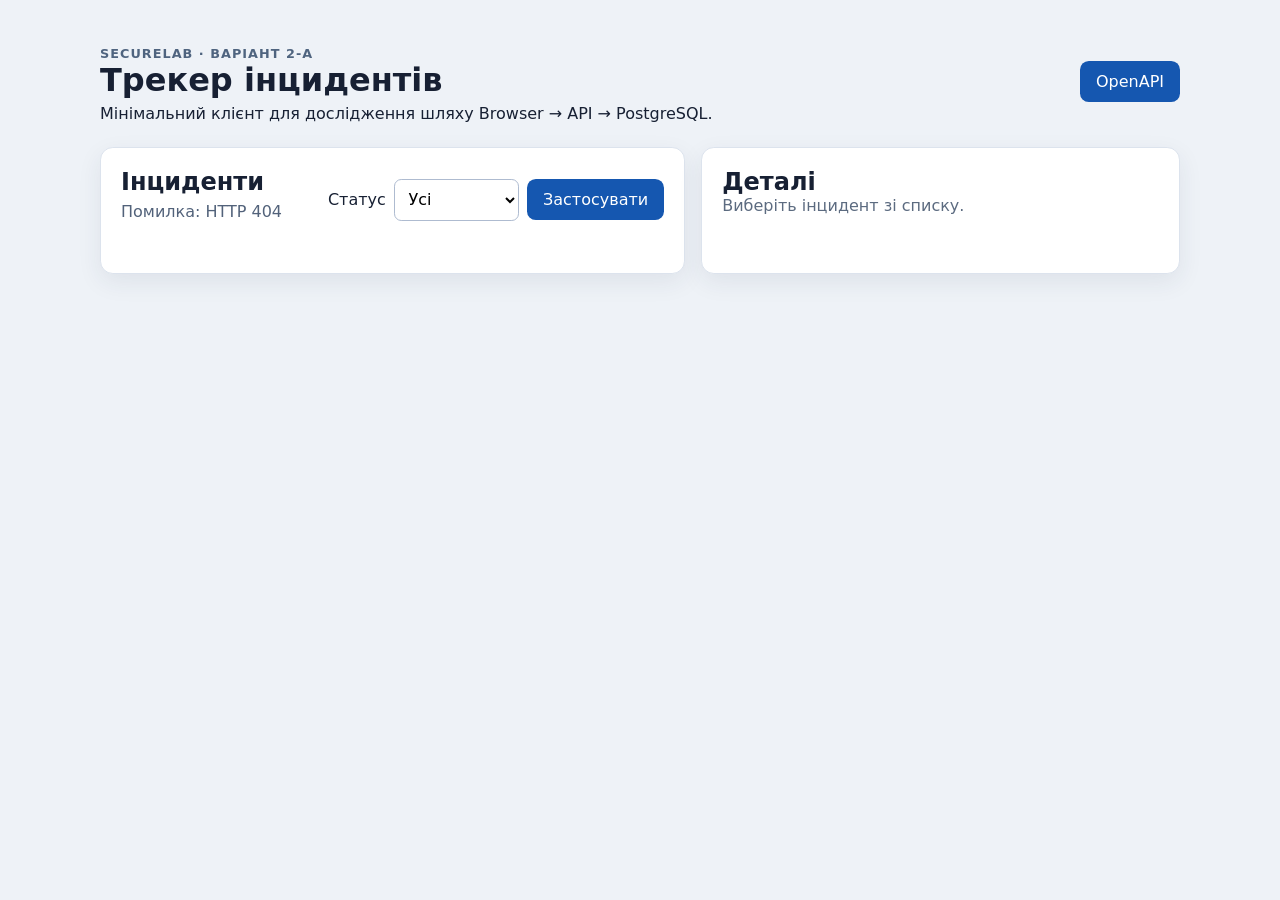
==== src/SecureLab.Api/Client/index.html @ 418fdb17 "Restore starter directory layout from flat upload The starter was uploaded to GitHub with every file" ====
<!doctype html>
<html lang="uk">
<head>
  <meta charset="utf-8">
  <meta name="viewport" content="width=device-width, initial-scale=1">
  <title>Навчальний трекер інцидентів</title>
  <link rel="stylesheet" href="/styles.css">
  <script src="/app.js" defer></script>
</head>
<body>
  <header class="page-header">
    <div>
      <p class="eyebrow">SecureLab · варіант 2-A</p>
      <h1>Трекер інцидентів</h1>
      <p>Мінімальний клієнт для дослідження шляху Browser → API → PostgreSQL.</p>
    </div>
    <a href="/scalar/v1" target="_blank" rel="noreferrer">OpenAPI</a>
  </header>

  <main>
    <section class="panel" aria-labelledby="list-title">
      <div class="toolbar">
        <div>
          <h2 id="list-title">Інциденти</h2>
          <p id="list-status" role="status">Завантаження…</p>
        </div>
        <form id="filter-form">
          <label for="status-filter">Статус</label>
          <select id="status-filter" name="status">
            <option value="">Усі</option>
            <option value="New">New</option>
            <option value="Triaged">Triaged</option>
            <option value="InProgress">InProgress</option>
            <option value="Resolved">Resolved</option>
            <option value="Closed">Closed</option>
          </select>
          <button type="submit">Застосувати</button>
        </form>
      </div>
      <ul id="incident-list" class="incident-list"></ul>
    </section>

    <section class="panel" aria-labelledby="details-title">
      <h2 id="details-title">Деталі</h2>
      <div id="incident-details" class="details-placeholder">
        Виберіть інцидент зі списку.
      </div>
    </section>
  </main>
</body>
</html>
---- styles.css ----
:root {
  color-scheme: light;
  font-family: Inter, system-ui, -apple-system, BlinkMacSystemFont, "Segoe UI", sans-serif;
  color: #172033;
  background: #eef2f7;
}

* {
  box-sizing: border-box;
}

body {
  margin: 0;
}

.page-header,
main {
  width: min(1080px, calc(100% - 2rem));
  margin-inline: auto;
}

.page-header {
  display: flex;
  justify-content: space-between;
  gap: 2rem;
  align-items: center;
  padding: 2.5rem 0 1.5rem;
}

.page-header h1,
.panel h2 {
  margin: 0;
}

.page-header p {
  margin: 0.35rem 0 0;
}

.page-header a,
button {
  border: 0;
  border-radius: 0.55rem;
  background: #1557b0;
  color: white;
  padding: 0.7rem 1rem;
  font: inherit;
  cursor: pointer;
  text-decoration: none;
}

.eyebrow {
  color: #4f647f;
  font-size: 0.8rem;
  font-weight: 700;
  letter-spacing: 0.08em;
  text-transform: uppercase;
}

main {
  display: grid;
  grid-template-columns: minmax(0, 1.1fr) minmax(280px, 0.9fr);
  gap: 1rem;
  padding-bottom: 3rem;
}

.panel {
  min-width: 0;
  border: 1px solid #dce3ed;
  border-radius: 0.8rem;
  background: white;
  padding: 1.25rem;
  box-shadow: 0 8px 24px rgb(37 52 78 / 8%);
}

.toolbar {
  display: flex;
  justify-content: space-between;
  gap: 1rem;
  align-items: end;
}

.toolbar p {
  margin: 0.35rem 0 0;
  color: #52627a;
}

form {
  display: flex;
  gap: 0.5rem;
  align-items: center;
}

select {
  padding: 0.6rem;
  border: 1px solid #aebbd0;
  border-radius: 0.45rem;
  background: white;
  font: inherit;
}

.incident-list {
  display: grid;
  gap: 0.7rem;
  list-style: none;
  padding: 0;
}

.incident-card {
  width: 100%;
  display: grid;
  gap: 0.35rem;
  text-align: left;
  color: #172033;
  background: #f5f8fc;
  border: 1px solid #d8e0ec;
}

.incident-card:hover,
.incident-card:focus-visible {
  border-color: #1557b0;
  background: #edf4ff;
}

.metadata,
.details-placeholder {
  color: #5c6b80;
}

@media (max-width: 760px) {
  .page-header,
  .toolbar,
  form {
    align-items: stretch;
    flex-direction: column;
  }

  main {
    grid-template-columns: 1fr;
  }
}
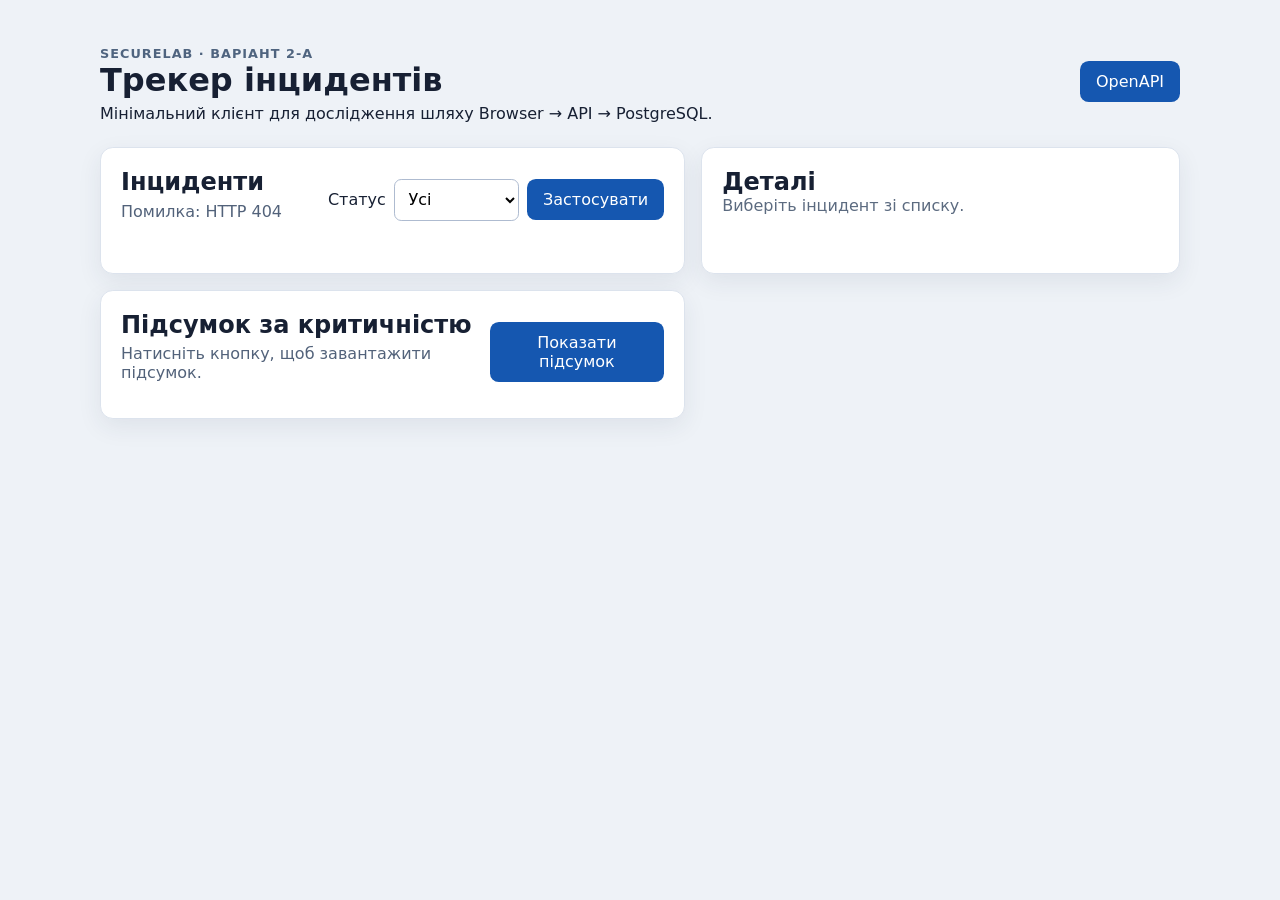
==== commit 2fc4bf7a: "Add incident severity summary flow" ====
--- a/src/SecureLab.Api/Client/index.html
+++ b/src/SecureLab.Api/Client/index.html
@@ -46,6 +46,17 @@
         Виберіть інцидент зі списку.
       </div>
     </section>
+
+    <section class="panel" aria-labelledby="summary-title">
+      <div class="toolbar">
+        <div>
+          <h2 id="summary-title">Підсумок за критичністю</h2>
+          <p id="summary-status" role="status">Натисніть кнопку, щоб завантажити підсумок.</p>
+        </div>
+        <button id="summary-button" type="button">Показати підсумок</button>
+      </div>
+      <ul id="summary-list" class="summary-list"></ul>
+    </section>
   </main>
 </body>
 </html>
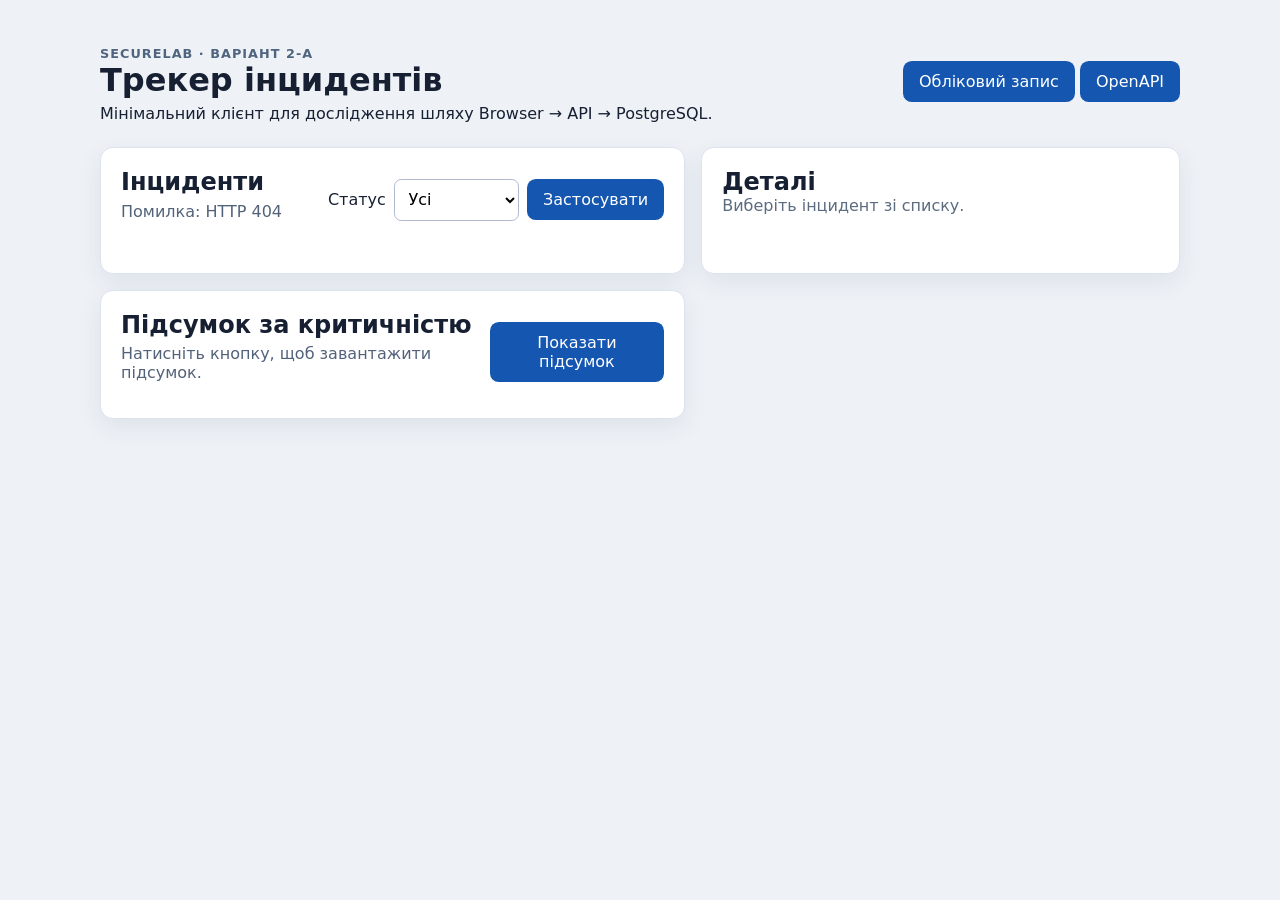
==== commit a4f9fe2e: "lab 3" ====
--- a/src/SecureLab.Api/Client/index.html
+++ b/src/SecureLab.Api/Client/index.html
@@ -14,7 +14,8 @@
       <h1>Трекер інцидентів</h1>
       <p>Мінімальний клієнт для дослідження шляху Browser → API → PostgreSQL.</p>
     </div>
-    <a href="/scalar/v1" target="_blank" rel="noreferrer">OpenAPI</a>
+    <div class="auth-actions"><a href="/auth-lab.html">Обліковий запис</a>
+      <a href="/scalar/v1" target="_blank" rel="noreferrer">OpenAPI</a></div>
   </header>
 
   <main>
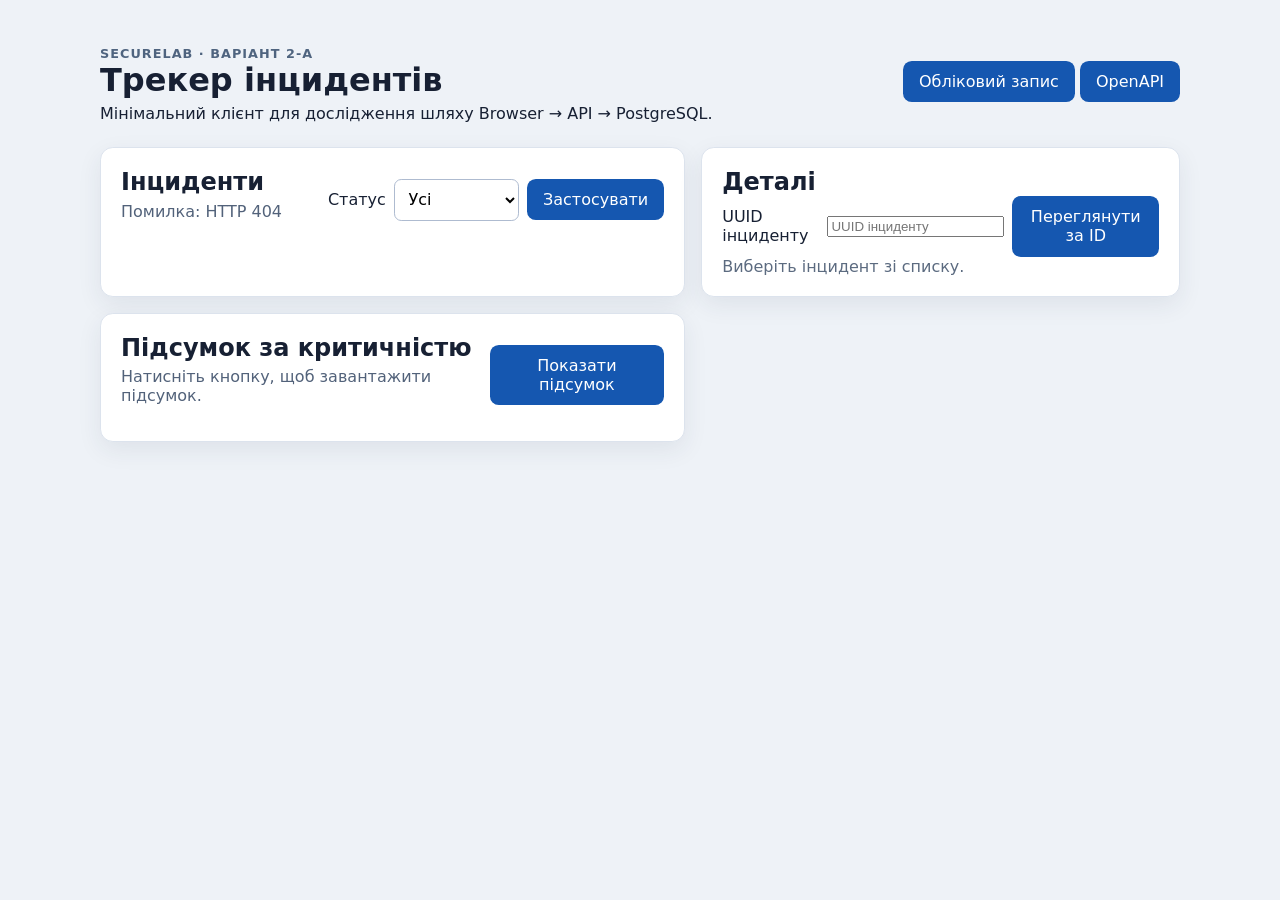
==== commit dc8e42e1: "lab4" ====
--- a/src/SecureLab.Api/Client/index.html
+++ b/src/SecureLab.Api/Client/index.html
@@ -43,6 +43,11 @@
 
     <section class="panel" aria-labelledby="details-title">
       <h2 id="details-title">Деталі</h2>
+      <form id="details-form">
+        <label for="incident-id">UUID інциденту</label>
+        <input id="incident-id" name="id" required placeholder="UUID інциденту">
+        <button type="submit">Переглянути за ID</button>
+      </form>
       <div id="incident-details" class="details-placeholder">
         Виберіть інцидент зі списку.
       </div>
